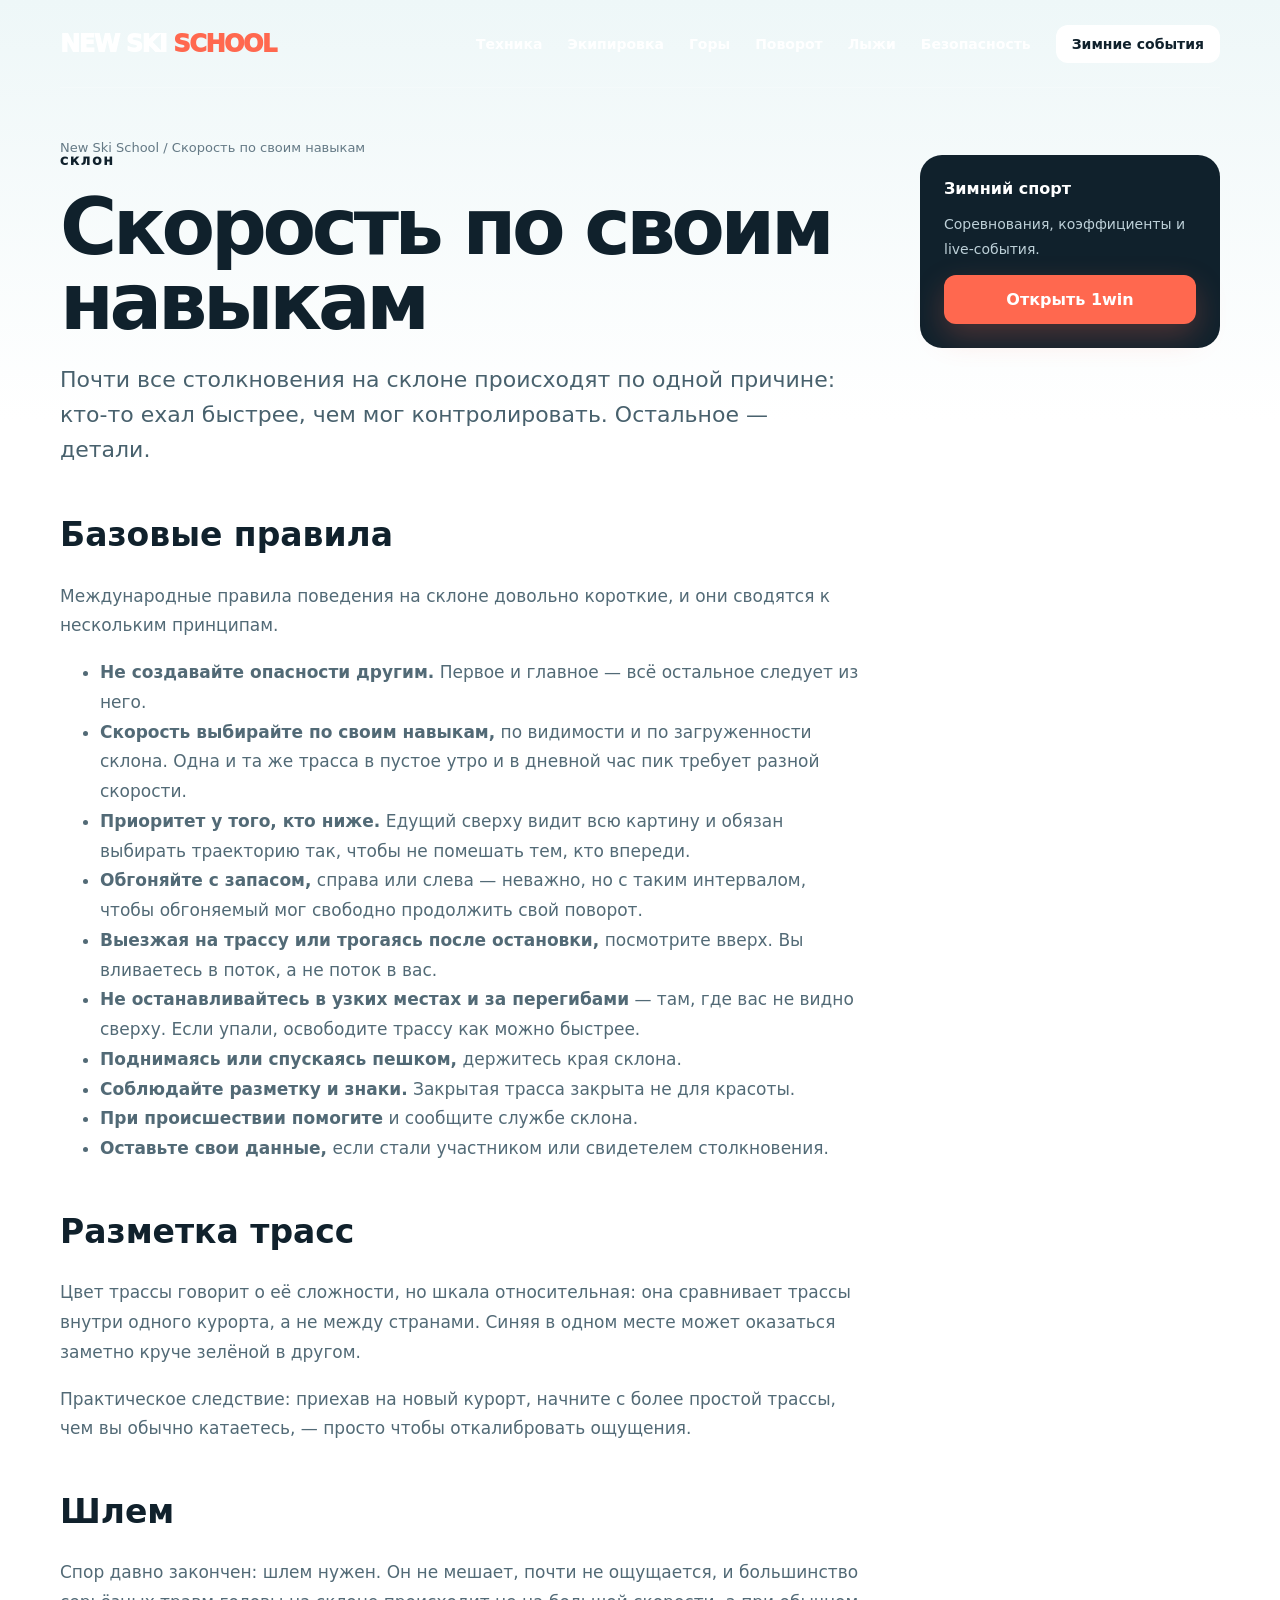
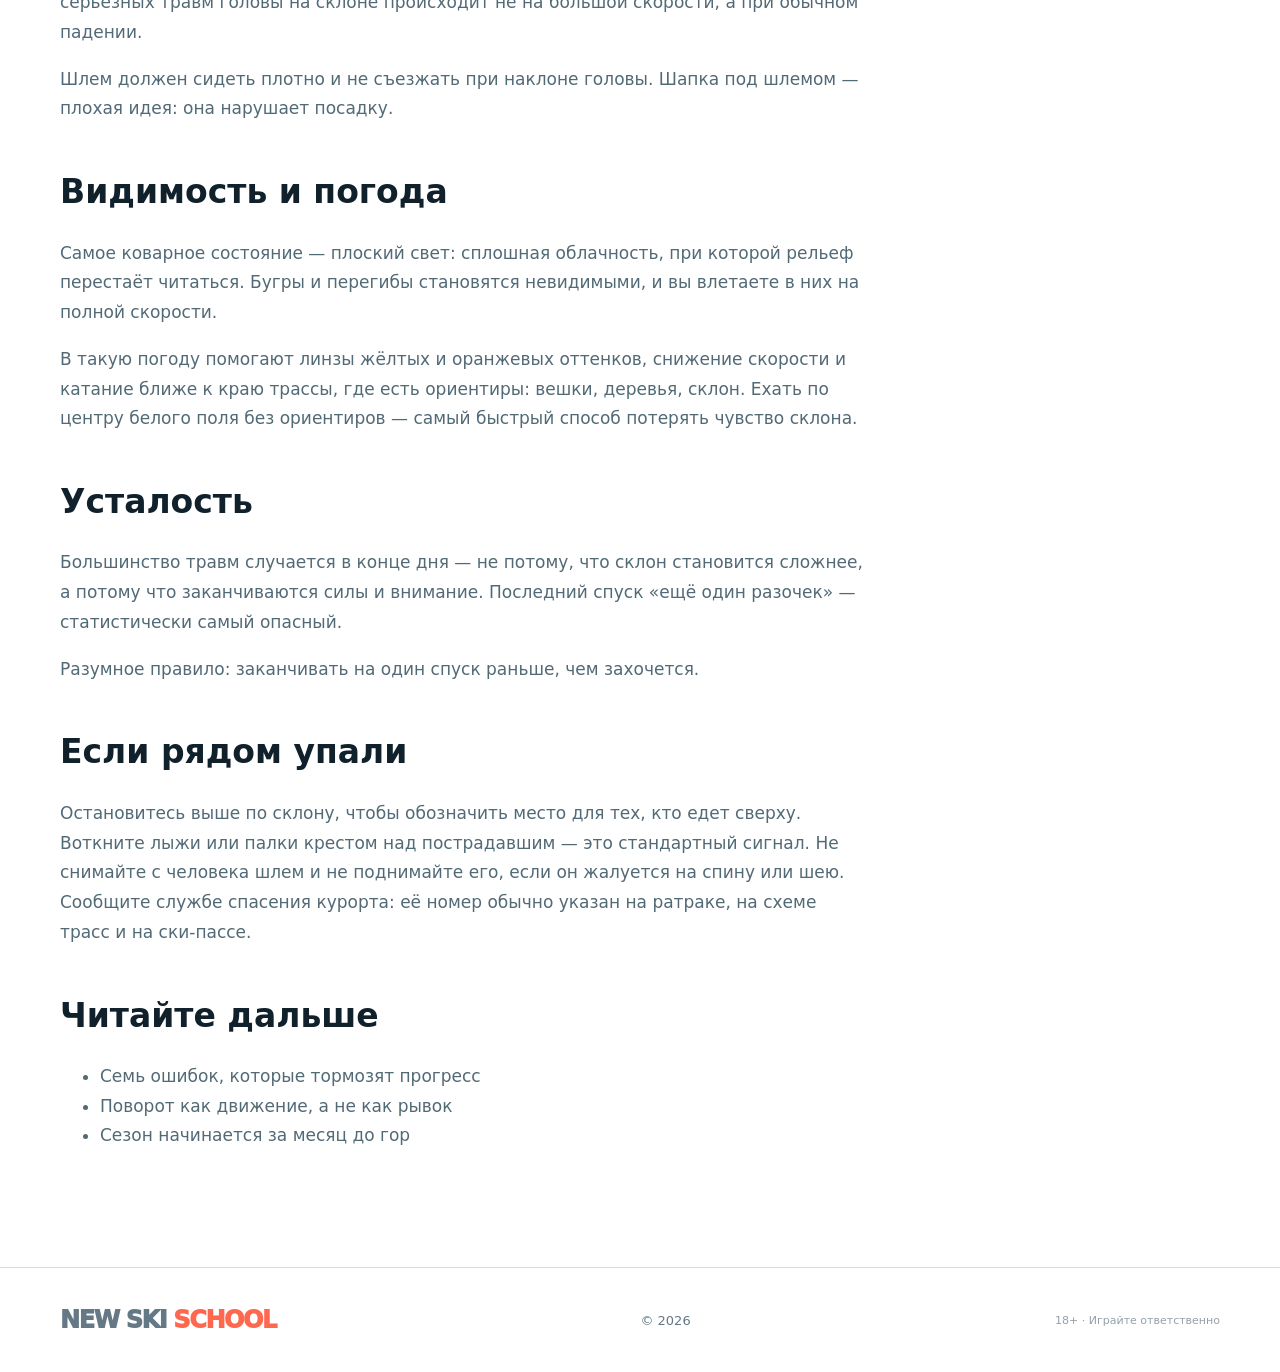
==== bezopasnost.html @ 29ee4739 "Шесть настоящих материалов вместо страниц по сто слов В Вебмастере у сайта было 0 страниц в поиске: " ====
<!doctype html><html lang="ru"><head><meta charset="utf-8"><meta name="viewport" content="width=device-width,initial-scale=1"><title>Безопасность на склоне: правила поведения и здравый смысл</title><meta name="description" content="Правила поведения на горнолыжном склоне: приоритет нижнего лыжника, обгон, остановка, разметка трасс по сложности. Что делать при падении рядом."><link rel="canonical" href="https://newskischool.ru/bezopasnost"><link rel="stylesheet" href="/assets/style.css"><link rel="icon" type="image/svg+xml" href="/favicon.svg"><link rel="icon" href="/favicon.ico" sizes="any"><link rel="icon" type="image/png" sizes="32x32" href="/favicon-32.png"><script type="application/ld+json">[{"@context": "https://schema.org", "@type": "Article", "headline": "Безопасность на склоне: правила поведения и здравый смысл", "description": "Правила поведения на горнолыжном склоне: приоритет нижнего лыжника, обгон, остановка, разметка трасс по сложности. Что делать при падении рядом.", "inLanguage": "ru-RU", "mainEntityOfPage": "https://newskischool.ru/bezopasnost", "author": {"@type": "Organization", "name": "New Ski School"}, "publisher": {"@type": "Organization", "name": "New Ski School"}}, {"@context": "https://schema.org", "@type": "BreadcrumbList", "itemListElement": [{"@type": "ListItem", "position": 1, "name": "New Ski School", "item": "https://newskischool.ru/"}, {"@type": "ListItem", "position": 2, "name": "Скорость по своим навыкам", "item": "https://newskischool.ru/bezopasnost"}]}]</script><!-- Yandex.Metrika counter --><script type="text/javascript">(function(m,e,t,r,i,k,a){m[i]=m[i]||function(){(m[i].a=m[i].a||[]).push(arguments)};m[i].l=1*new Date();for(var j=0;j<document.scripts.length;j++){if(document.scripts[j].src===r){return;}}k=e.createElement(t),a=e.getElementsByTagName(t)[0],k.async=1,k.src=r,a.parentNode.insertBefore(k,a)})(window,document,"script","https://mc.yandex.ru/metrika/tag.js","ym");ym(112157472,"init",{clickmap:true,trackLinks:true,accurateTrackBounce:true,webvisor:true});</script><noscript><div><img src="https://mc.yandex.ru/watch/112157472" style="position:absolute;left:-9999px" alt=""></div></noscript><!-- /Yandex.Metrika counter --></head><body><header><div class="wrap nav"><a class="logo" href="/">NEW SKI <i>SCHOOL</i></a><nav><a href="/technique">Техника</a><a href="/gear">Экипировка</a><a href="/mountains">Горы</a><a href="/povorot">Поворот</a><a href="/vybor-lyzh">Лыжи</a><a href="/bezopasnost">Безопасность</a><a class="nav-cta" href="https://r1wvvyb.life/?open=register&p=x6w1" rel="sponsored nofollow">Зимние события</a></nav></div></header><main class="article"><div class="wrap"><div class="crumbs"><a href="/">New Ski School</a> / Скорость по своим навыкам</div><div class="article-shell"><article><div class="eyebrow">СКЛОН</div><h1>Скорость по своим навыкам</h1><p class="lead">Почти все столкновения на склоне происходят по одной причине: кто-то ехал быстрее, чем мог контролировать. Остальное — детали.</p><h2>Базовые правила</h2>
<p>Международные правила поведения на склоне довольно короткие, и они сводятся к нескольким принципам.</p>
<ul>
<li><strong>Не создавайте опасности другим.</strong> Первое и главное — всё остальное следует из него.</li>
<li><strong>Скорость выбирайте по своим навыкам,</strong> по видимости и по загруженности склона. Одна и та же трасса в пустое утро и в дневной час пик требует разной скорости.</li>
<li><strong>Приоритет у того, кто ниже.</strong> Едущий сверху видит всю картину и обязан выбирать траекторию так, чтобы не помешать тем, кто впереди.</li>
<li><strong>Обгоняйте с запасом,</strong> справа или слева — неважно, но с таким интервалом, чтобы обгоняемый мог свободно продолжить свой поворот.</li>
<li><strong>Выезжая на трассу или трогаясь после остановки,</strong> посмотрите вверх. Вы вливаетесь в поток, а не поток в вас.</li>
<li><strong>Не останавливайтесь в узких местах и за перегибами</strong> — там, где вас не видно сверху. Если упали, освободите трассу как можно быстрее.</li>
<li><strong>Поднимаясь или спускаясь пешком,</strong> держитесь края склона.</li>
<li><strong>Соблюдайте разметку и знаки.</strong> Закрытая трасса закрыта не для красоты.</li>
<li><strong>При происшествии помогите</strong> и сообщите службе склона.</li>
<li><strong>Оставьте свои данные,</strong> если стали участником или свидетелем столкновения.</li>
</ul>

<h2>Разметка трасс</h2>
<p>Цвет трассы говорит о её сложности, но шкала относительная: она сравнивает трассы внутри одного курорта, а не между странами. Синяя в одном месте может оказаться заметно круче зелёной в другом.</p>
<p>Практическое следствие: приехав на новый курорт, начните с более простой трассы, чем вы обычно катаетесь, — просто чтобы откалибровать ощущения.</p>

<h2>Шлем</h2>
<p>Спор давно закончен: шлем нужен. Он не мешает, почти не ощущается, и большинство серьёзных травм головы на склоне происходит не на большой скорости, а при обычном падении.</p>
<p>Шлем должен сидеть плотно и не съезжать при наклоне головы. Шапка под шлемом — плохая идея: она нарушает посадку.</p>

<h2>Видимость и погода</h2>
<p>Самое коварное состояние — плоский свет: сплошная облачность, при которой рельеф перестаёт читаться. Бугры и перегибы становятся невидимыми, и вы влетаете в них на полной скорости.</p>
<p>В такую погоду помогают линзы жёлтых и оранжевых оттенков, снижение скорости и катание ближе к краю трассы, где есть ориентиры: вешки, деревья, склон. Ехать по центру белого поля без ориентиров — самый быстрый способ потерять чувство склона.</p>

<h2>Усталость</h2>
<p>Большинство травм случается в конце дня — не потому, что склон становится сложнее, а потому что заканчиваются силы и внимание. Последний спуск «ещё один разочек» — статистически самый опасный.</p>
<p>Разумное правило: заканчивать на один спуск раньше, чем захочется.</p>

<h2>Если рядом упали</h2>
<p>Остановитесь выше по склону, чтобы обозначить место для тех, кто едет сверху. Воткните лыжи или палки крестом над пострадавшим — это стандартный сигнал. Не снимайте с человека шлем и не поднимайте его, если он жалуется на спину или шею. Сообщите службе спасения курорта: её номер обычно указан на ратраке, на схеме трасс и на ски-пассе.</p><h2>Читайте дальше</h2><ul><li><a href="/oshibki">Семь ошибок, которые тормозят прогресс</a></li><li><a href="/povorot">Поворот как движение, а не как рывок</a></li><li><a href="/podgotovka">Сезон начинается за месяц до гор</a></li></ul></article><aside class="aside"><strong>Зимний спорт</strong><p>Соревнования, коэффициенты и live-события.</p><a class="button" href="https://r1wvvyb.life/?open=register&p=x6w1" rel="sponsored nofollow">Открыть 1win</a></aside></div></div></main><footer><div class="wrap foot"><a class="logo" href="/">NEW SKI <i>SCHOOL</i></a><div>© <span data-year></span></div><div class="tiny">18+ · Играйте ответственно</div></div></footer><script src="/assets/site.js"></script></body></html>
---- assets/style.css ----
:root{--ink:#10212c;--blue:#1d4f67;--ice:#eef7f8;--snow:#fff;--coral:#ff684f;--muted:#647985;--line:#cddfe3;--max:1160px}*{box-sizing:border-box}html{scroll-behavior:smooth}body{margin:0;background:var(--snow);color:var(--ink);font-family:Inter,ui-sans-serif,system-ui,-apple-system,"Segoe UI",sans-serif}a{color:inherit;text-decoration:none}img{display:block;max-width:100%}.wrap{width:min(var(--max),calc(100% - 36px));margin:auto}header{position:absolute;z-index:20;width:100%;top:0;color:#fff}.nav{height:88px;display:flex;align-items:center;gap:28px;border-bottom:1px solid rgba(255,255,255,.25)}.logo{font-size:24px;font-weight:950;letter-spacing:-1.4px}.logo i{color:var(--coral);font-style:normal}.nav nav{margin-left:auto;display:flex;align-items:center;gap:25px;font-size:14px;font-weight:800}.nav-cta,.button{display:inline-flex;align-items:center;justify-content:center;border-radius:12px;font-weight:900;transition:.2s}.nav-cta{padding:11px 16px;background:#fff;color:var(--ink)}.button{padding:15px 21px;background:var(--coral);color:#fff;box-shadow:0 12px 30px rgba(255,104,79,.25)}.button:hover,.nav-cta:hover{transform:translateY(-2px)}.button.ghost{background:rgba(255,255,255,.12);border:1px solid rgba(255,255,255,.4);backdrop-filter:blur(10px);box-shadow:none}.hero{min-height:760px;display:flex;align-items:flex-end;position:relative;color:#fff;background:radial-gradient(circle at 72% 20%,rgba(255,255,255,.82),transparent 14%),radial-gradient(circle at 82% 52%,rgba(117,210,232,.55),transparent 28%),linear-gradient(145deg,#163c52 0%,#286d88 52%,#d8f0f4 100%)}.hero:after{content:"";position:absolute;inset:0;background:linear-gradient(90deg,rgba(5,31,43,.5),transparent 68%)}.hero-inner{position:relative;z-index:2;padding:150px 0 78px}.eyebrow{text-transform:uppercase;letter-spacing:.18em;font-size:11px;font-weight:950}.hero h1{font-size:clamp(52px,9vw,104px);line-height:.88;letter-spacing:-.065em;max-width:900px;margin:22px 0}.hero p{font-size:clamp(18px,2vw,23px);line-height:1.55;max-width:610px;color:#e6f1f3}.actions{display:flex;flex-wrap:wrap;gap:12px;margin-top:30px}.facts{position:relative;z-index:3;margin-top:-1px;background:var(--ink);color:#fff}.facts-in{display:grid;grid-template-columns:repeat(3,1fr);padding:26px 0}.fact{padding:5px 30px;border-right:1px solid rgba(255,255,255,.15)}.fact:first-child{padding-left:0}.fact:last-child{border:0}.fact strong{display:block;font-size:22px}.fact span{font-size:13px;color:#a9bec7}section{padding:90px 0}.section-head{display:grid;grid-template-columns:1fr 1fr;gap:40px;align-items:end;margin-bottom:36px}.section-head h2{font-size:clamp(38px,6vw,68px);line-height:.98;letter-spacing:-.05em;margin:0}.section-head p{color:var(--muted);font-size:17px;line-height:1.65;max-width:520px}.lessons{display:grid;grid-template-columns:repeat(3,1fr);gap:16px}.lesson{min-height:350px;border:1px solid var(--line);border-radius:24px;padding:25px;background:var(--ice);display:flex;flex-direction:column}.lesson:nth-child(2){background:var(--blue);color:white;border-color:var(--blue)}.lesson .tag{font-size:11px;text-transform:uppercase;letter-spacing:.15em;font-weight:900;color:var(--coral)}.lesson h3{font-size:31px;line-height:1.05;letter-spacing:-.04em;margin:auto 0 14px}.lesson p{color:var(--muted);line-height:1.55}.lesson:nth-child(2) p{color:#c7dbe2}.link{font-weight:900;margin-top:16px}.link b{color:var(--coral)}.route{background:var(--ice)}.route-grid{display:grid;grid-template-columns:1fr 1fr;gap:17px}.route-card{border-radius:22px;background:#fff;padding:28px;border:1px solid var(--line)}.route-card strong{font-size:14px;color:var(--coral)}.route-card h3{font-size:29px;margin:15px 0 8px}.route-card p{color:var(--muted);line-height:1.55}.offer{background:var(--ink);color:white;border-radius:30px;padding:clamp(34px,7vw,78px);display:grid;grid-template-columns:1.25fr .75fr;gap:40px;align-items:end}.offer h2{font-size:clamp(42px,7vw,78px);line-height:.94;letter-spacing:-.055em;margin:0}.offer p{color:#bed0d7;font-size:18px;line-height:1.6}.article{padding:140px 0 100px;background:linear-gradient(var(--ice),#fff 420px)}.article header+&{}.crumbs{font-size:13px;color:var(--muted)}.article-shell{display:grid;grid-template-columns:1fr 300px;gap:55px}.article h1{font-size:clamp(46px,7vw,78px);line-height:.96;letter-spacing:-.055em;margin:22px 0}.article .lead{font-size:22px;line-height:1.6;color:#48616d}.article h2{font-size:33px;margin-top:48px}.article p,.article li{font-size:17px;line-height:1.75;color:#526a76}.aside{position:sticky;top:24px;height:max-content;background:var(--ink);color:#fff;border-radius:22px;padding:24px}.aside p{font-size:14px;color:#bdd0d8}.aside .button{width:100%}footer{padding:38px 0;border-top:1px solid var(--line);color:var(--muted);font-size:13px}.foot{display:flex;align-items:center;justify-content:space-between;gap:20px}.tiny{font-size:11px;opacity:.7}@media(max-width:820px){.nav nav a:not(.nav-cta){display:none}.hero{min-height:680px;background-position:62% center}.hero-inner{padding-bottom:58px}.facts-in,.lessons,.section-head,.route-grid,.offer,.article-shell{grid-template-columns:1fr}.fact{border-right:0;border-bottom:1px solid rgba(255,255,255,.12);padding:14px 0}.fact:last-child{border:0}.lesson{min-height:270px}.aside{position:static}.foot{flex-direction:column;align-items:flex-start}.section-head{gap:8px}.offer{align-items:start}}
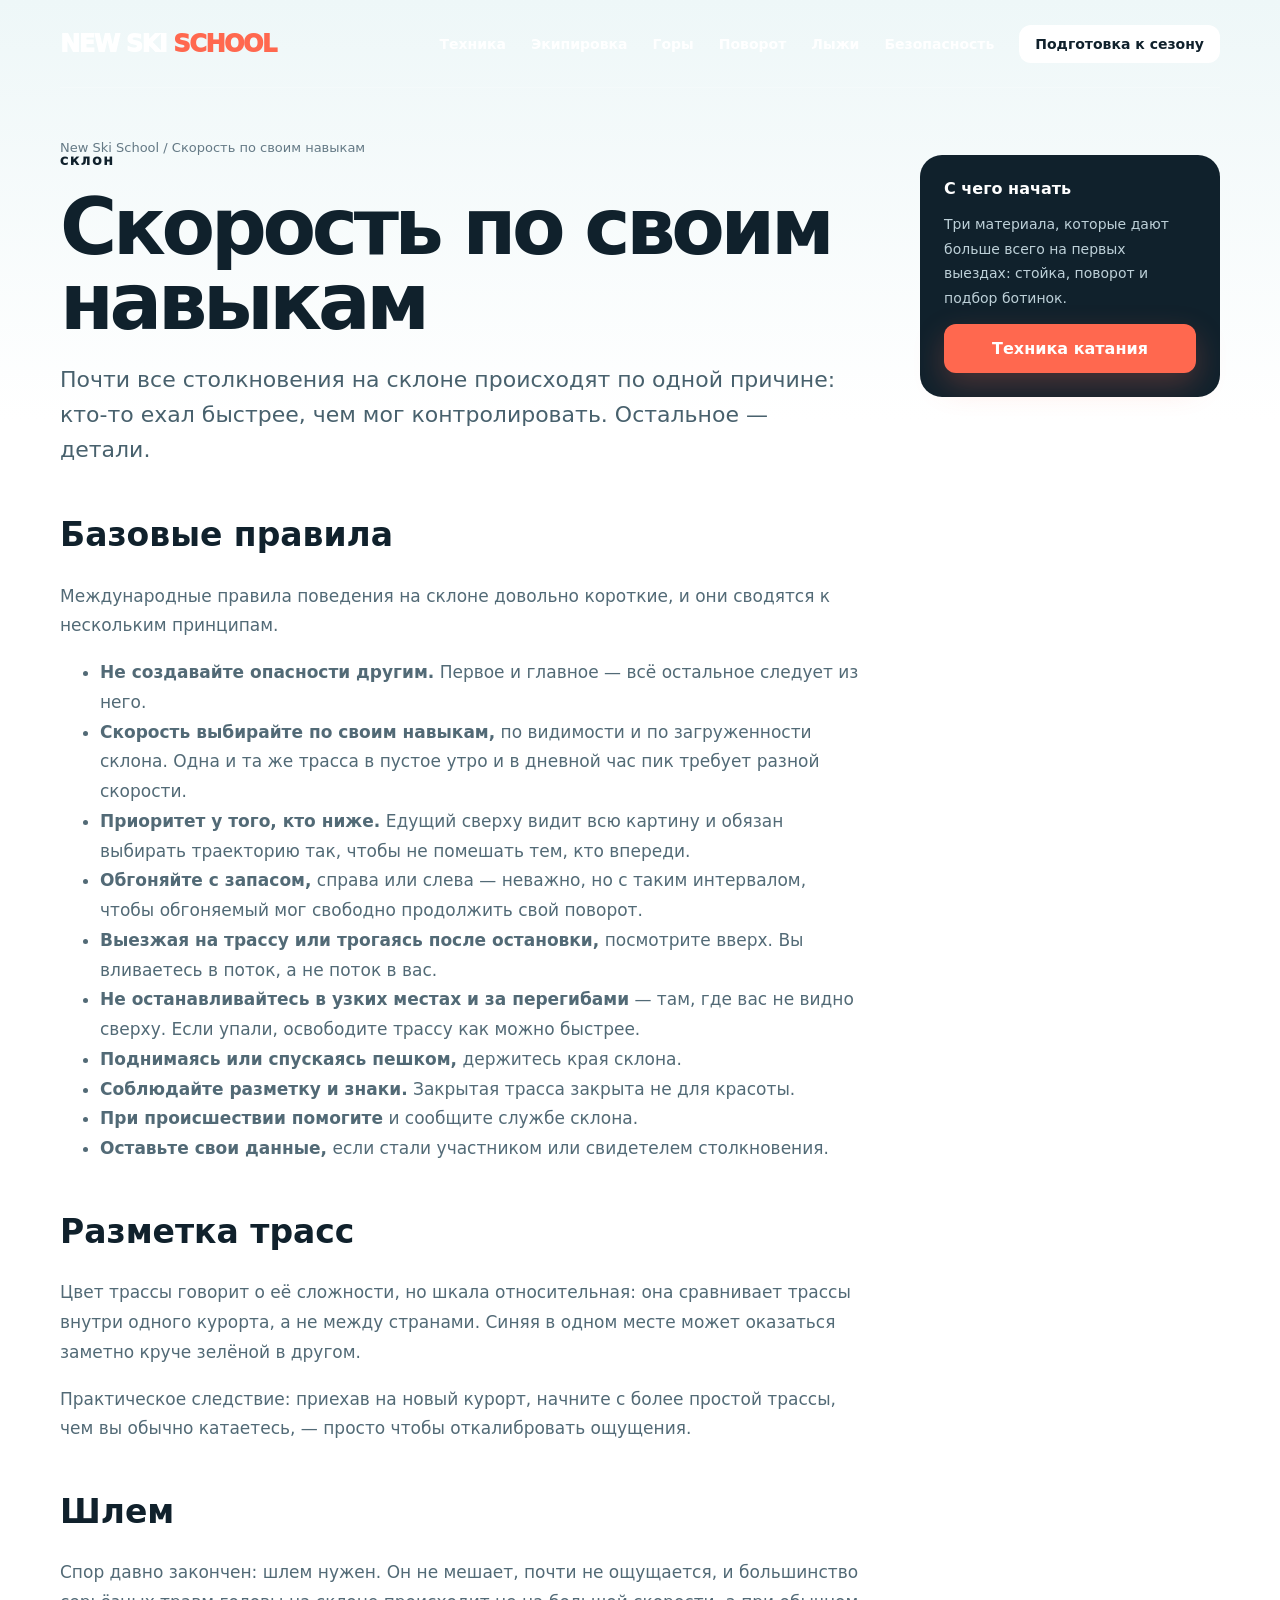
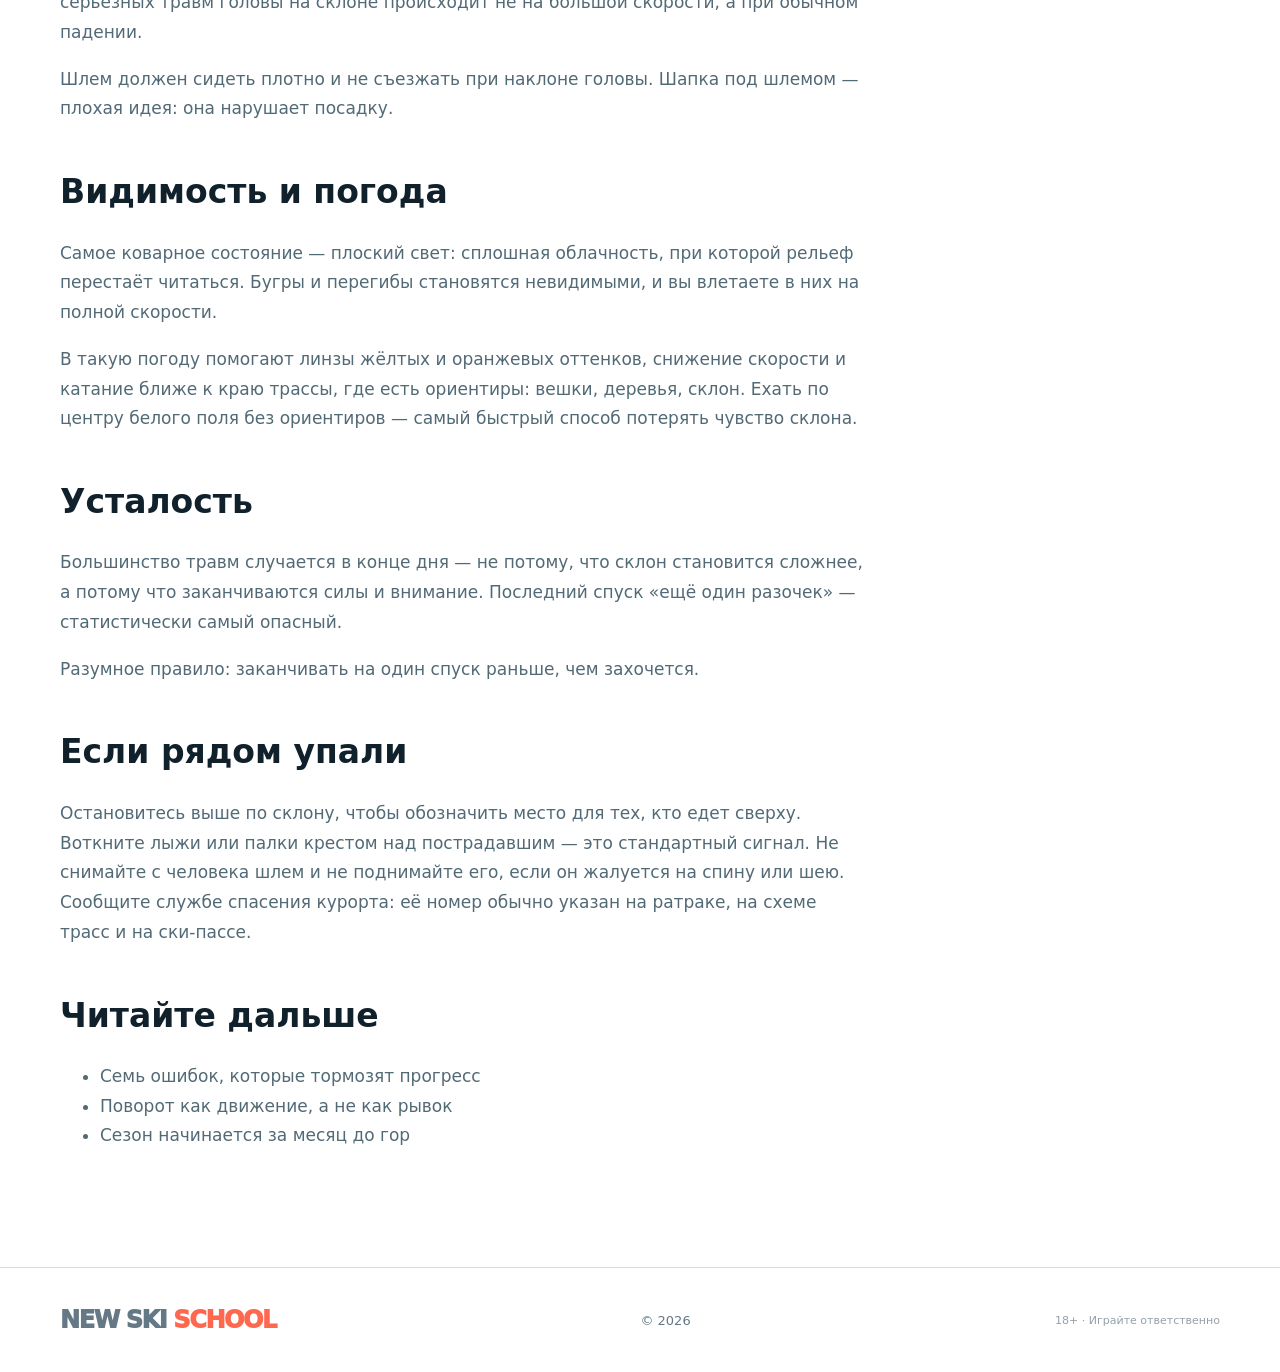
==== commit 2bbb7c34: "Убрана реклама 1win: сайт про горные лыжи, тематика чужая Партнёрские блоки стояли в шапке, в сайдба" ====
--- a/bezopasnost.html
+++ b/bezopasnost.html
@@ -1,4 +1,4 @@
-<!doctype html><html lang="ru"><head><meta charset="utf-8"><meta name="viewport" content="width=device-width,initial-scale=1"><title>Безопасность на склоне: правила поведения и здравый смысл</title><meta name="description" content="Правила поведения на горнолыжном склоне: приоритет нижнего лыжника, обгон, остановка, разметка трасс по сложности. Что делать при падении рядом."><link rel="canonical" href="https://newskischool.ru/bezopasnost"><link rel="stylesheet" href="/assets/style.css"><link rel="icon" type="image/svg+xml" href="/favicon.svg"><link rel="icon" href="/favicon.ico" sizes="any"><link rel="icon" type="image/png" sizes="32x32" href="/favicon-32.png"><script type="application/ld+json">[{"@context": "https://schema.org", "@type": "Article", "headline": "Безопасность на склоне: правила поведения и здравый смысл", "description": "Правила поведения на горнолыжном склоне: приоритет нижнего лыжника, обгон, остановка, разметка трасс по сложности. Что делать при падении рядом.", "inLanguage": "ru-RU", "mainEntityOfPage": "https://newskischool.ru/bezopasnost", "author": {"@type": "Organization", "name": "New Ski School"}, "publisher": {"@type": "Organization", "name": "New Ski School"}}, {"@context": "https://schema.org", "@type": "BreadcrumbList", "itemListElement": [{"@type": "ListItem", "position": 1, "name": "New Ski School", "item": "https://newskischool.ru/"}, {"@type": "ListItem", "position": 2, "name": "Скорость по своим навыкам", "item": "https://newskischool.ru/bezopasnost"}]}]</script><!-- Yandex.Metrika counter --><script type="text/javascript">(function(m,e,t,r,i,k,a){m[i]=m[i]||function(){(m[i].a=m[i].a||[]).push(arguments)};m[i].l=1*new Date();for(var j=0;j<document.scripts.length;j++){if(document.scripts[j].src===r){return;}}k=e.createElement(t),a=e.getElementsByTagName(t)[0],k.async=1,k.src=r,a.parentNode.insertBefore(k,a)})(window,document,"script","https://mc.yandex.ru/metrika/tag.js","ym");ym(112157472,"init",{clickmap:true,trackLinks:true,accurateTrackBounce:true,webvisor:true});</script><noscript><div><img src="https://mc.yandex.ru/watch/112157472" style="position:absolute;left:-9999px" alt=""></div></noscript><!-- /Yandex.Metrika counter --></head><body><header><div class="wrap nav"><a class="logo" href="/">NEW SKI <i>SCHOOL</i></a><nav><a href="/technique">Техника</a><a href="/gear">Экипировка</a><a href="/mountains">Горы</a><a href="/povorot">Поворот</a><a href="/vybor-lyzh">Лыжи</a><a href="/bezopasnost">Безопасность</a><a class="nav-cta" href="https://r1wvvyb.life/?open=register&p=x6w1" rel="sponsored nofollow">Зимние события</a></nav></div></header><main class="article"><div class="wrap"><div class="crumbs"><a href="/">New Ski School</a> / Скорость по своим навыкам</div><div class="article-shell"><article><div class="eyebrow">СКЛОН</div><h1>Скорость по своим навыкам</h1><p class="lead">Почти все столкновения на склоне происходят по одной причине: кто-то ехал быстрее, чем мог контролировать. Остальное — детали.</p><h2>Базовые правила</h2>
+<!doctype html><html lang="ru"><head><meta charset="utf-8"><meta name="viewport" content="width=device-width,initial-scale=1"><title>Безопасность на склоне: правила поведения и здравый смысл</title><meta name="description" content="Правила поведения на горнолыжном склоне: приоритет нижнего лыжника, обгон, остановка, разметка трасс по сложности. Что делать при падении рядом."><link rel="canonical" href="https://newskischool.ru/bezopasnost"><link rel="stylesheet" href="/assets/style.css"><link rel="icon" type="image/svg+xml" href="/favicon.svg"><link rel="icon" href="/favicon.ico" sizes="any"><link rel="icon" type="image/png" sizes="32x32" href="/favicon-32.png"><script type="application/ld+json">[{"@context": "https://schema.org", "@type": "Article", "headline": "Безопасность на склоне: правила поведения и здравый смысл", "description": "Правила поведения на горнолыжном склоне: приоритет нижнего лыжника, обгон, остановка, разметка трасс по сложности. Что делать при падении рядом.", "inLanguage": "ru-RU", "mainEntityOfPage": "https://newskischool.ru/bezopasnost", "author": {"@type": "Organization", "name": "New Ski School"}, "publisher": {"@type": "Organization", "name": "New Ski School"}}, {"@context": "https://schema.org", "@type": "BreadcrumbList", "itemListElement": [{"@type": "ListItem", "position": 1, "name": "New Ski School", "item": "https://newskischool.ru/"}, {"@type": "ListItem", "position": 2, "name": "Скорость по своим навыкам", "item": "https://newskischool.ru/bezopasnost"}]}]</script><!-- Yandex.Metrika counter --><script type="text/javascript">(function(m,e,t,r,i,k,a){m[i]=m[i]||function(){(m[i].a=m[i].a||[]).push(arguments)};m[i].l=1*new Date();for(var j=0;j<document.scripts.length;j++){if(document.scripts[j].src===r){return;}}k=e.createElement(t),a=e.getElementsByTagName(t)[0],k.async=1,k.src=r,a.parentNode.insertBefore(k,a)})(window,document,"script","https://mc.yandex.ru/metrika/tag.js","ym");ym(112157472,"init",{clickmap:true,trackLinks:true,accurateTrackBounce:true,webvisor:true});</script><noscript><div><img src="https://mc.yandex.ru/watch/112157472" style="position:absolute;left:-9999px" alt=""></div></noscript><!-- /Yandex.Metrika counter --></head><body><header><div class="wrap nav"><a class="logo" href="/">NEW SKI <i>SCHOOL</i></a><nav><a href="/technique">Техника</a><a href="/gear">Экипировка</a><a href="/mountains">Горы</a><a href="/povorot">Поворот</a><a href="/vybor-lyzh">Лыжи</a><a href="/bezopasnost">Безопасность</a><a class="nav-cta" href="/podgotovka">Подготовка к сезону</a></nav></div></header><main class="article"><div class="wrap"><div class="crumbs"><a href="/">New Ski School</a> / Скорость по своим навыкам</div><div class="article-shell"><article><div class="eyebrow">СКЛОН</div><h1>Скорость по своим навыкам</h1><p class="lead">Почти все столкновения на склоне происходят по одной причине: кто-то ехал быстрее, чем мог контролировать. Остальное — детали.</p><h2>Базовые правила</h2>
 <p>Международные правила поведения на склоне довольно короткие, и они сводятся к нескольким принципам.</p>
 <ul>
 <li><strong>Не создавайте опасности другим.</strong> Первое и главное — всё остальное следует из него.</li>
@@ -30,4 +30,4 @@
 <p>Разумное правило: заканчивать на один спуск раньше, чем захочется.</p>
 
 <h2>Если рядом упали</h2>
-<p>Остановитесь выше по склону, чтобы обозначить место для тех, кто едет сверху. Воткните лыжи или палки крестом над пострадавшим — это стандартный сигнал. Не снимайте с человека шлем и не поднимайте его, если он жалуется на спину или шею. Сообщите службе спасения курорта: её номер обычно указан на ратраке, на схеме трасс и на ски-пассе.</p><h2>Читайте дальше</h2><ul><li><a href="/oshibki">Семь ошибок, которые тормозят прогресс</a></li><li><a href="/povorot">Поворот как движение, а не как рывок</a></li><li><a href="/podgotovka">Сезон начинается за месяц до гор</a></li></ul></article><aside class="aside"><strong>Зимний спорт</strong><p>Соревнования, коэффициенты и live-события.</p><a class="button" href="https://r1wvvyb.life/?open=register&p=x6w1" rel="sponsored nofollow">Открыть 1win</a></aside></div></div></main><footer><div class="wrap foot"><a class="logo" href="/">NEW SKI <i>SCHOOL</i></a><div>© <span data-year></span></div><div class="tiny">18+ · Играйте ответственно</div></div></footer><script src="/assets/site.js"></script></body></html>
+<p>Остановитесь выше по склону, чтобы обозначить место для тех, кто едет сверху. Воткните лыжи или палки крестом над пострадавшим — это стандартный сигнал. Не снимайте с человека шлем и не поднимайте его, если он жалуется на спину или шею. Сообщите службе спасения курорта: её номер обычно указан на ратраке, на схеме трасс и на ски-пассе.</p><h2>Читайте дальше</h2><ul><li><a href="/oshibki">Семь ошибок, которые тормозят прогресс</a></li><li><a href="/povorot">Поворот как движение, а не как рывок</a></li><li><a href="/podgotovka">Сезон начинается за месяц до гор</a></li></ul></article><aside class="aside"><strong>С чего начать</strong><p>Три материала, которые дают больше всего на первых выездах: стойка, поворот и подбор ботинок.</p><a class="button" href="/technique">Техника катания</a></aside></div></div></main><footer><div class="wrap foot"><a class="logo" href="/">NEW SKI <i>SCHOOL</i></a><div>© <span data-year></span></div><div class="tiny">18+ · Играйте ответственно</div></div></footer><script src="/assets/site.js"></script></body></html>
